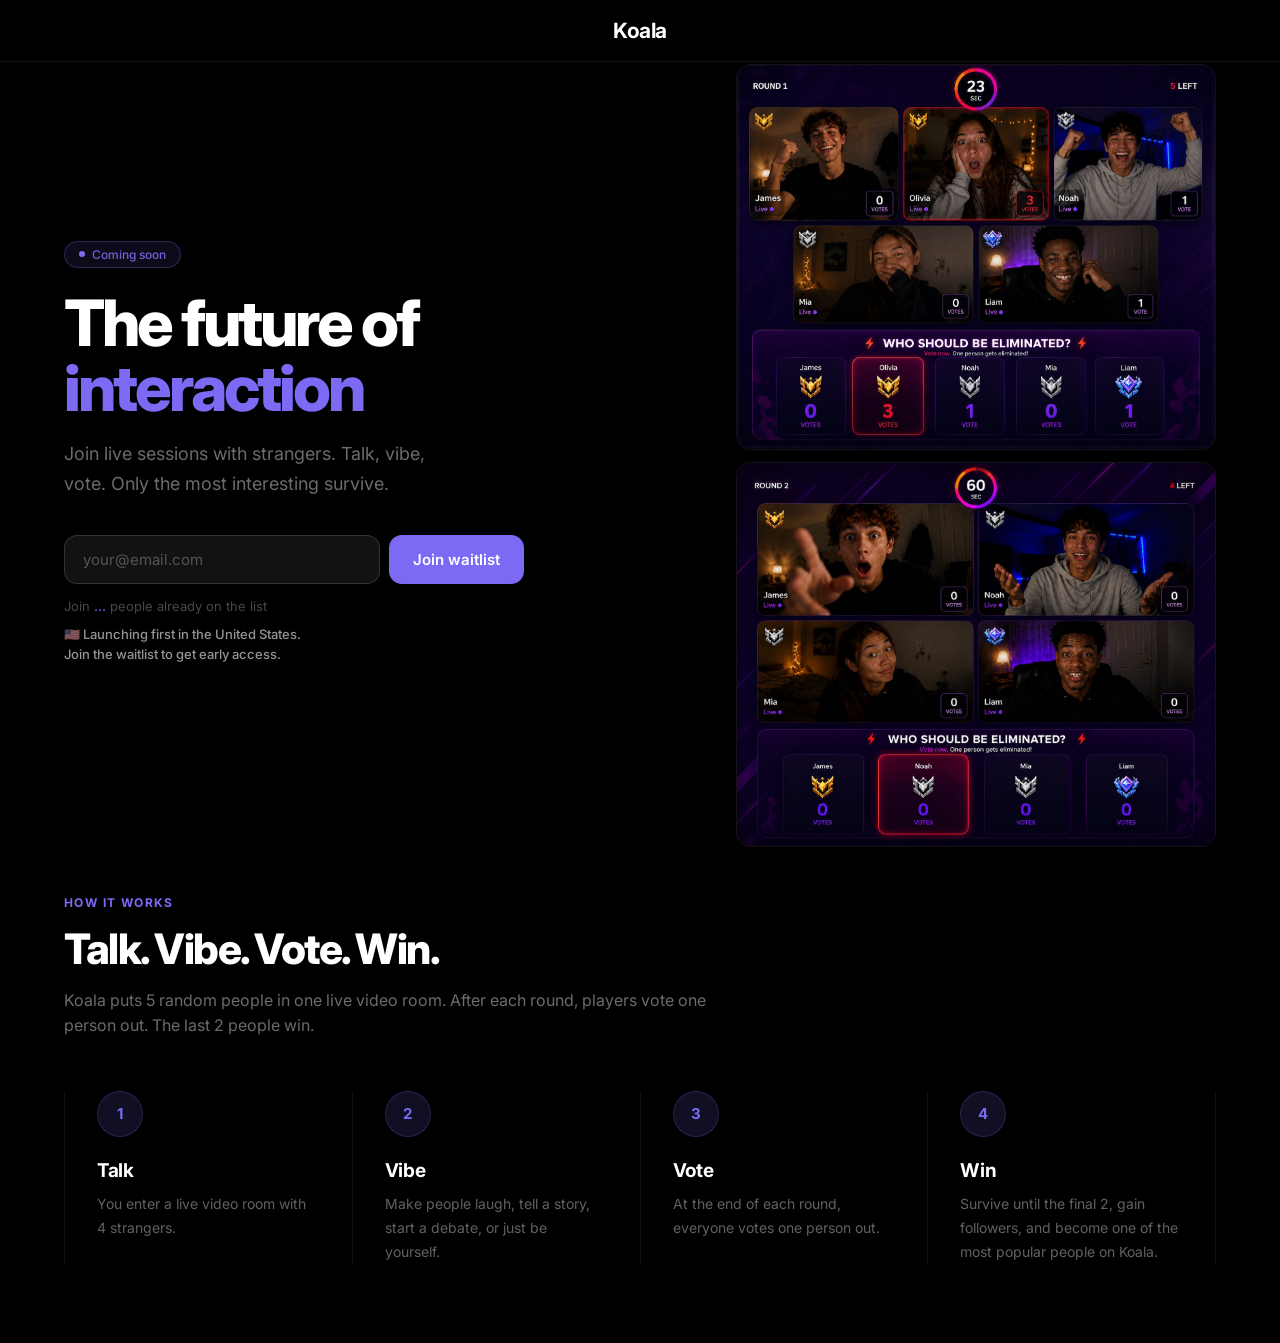
==== index.html @ a77a5e53 "Add files via upload" ====
<!DOCTYPE html>
<html lang="en">
<head>
  <meta charset="UTF-8"/>
  <meta name="viewport" content="width=device-width, initial-scale=1.0"/>
  <title>Koala — Future of interaction</title>
  <link href="https://fonts.googleapis.com/css2?family=Inter:wght@400;500;600;700;800&display=swap" rel="stylesheet"/>
  <style>
    *{box-sizing:border-box;margin:0;padding:0}
    html{scroll-behavior:smooth}
    body{font-family:'Inter',sans-serif;background:#000;color:#fff;overflow-x:hidden}

    /* SAFARI BANNER */
    .safari-banner{display:none;position:fixed;bottom:0;left:0;right:0;z-index:999;background:rgba(15,15,15,.97);border-top:0.5px solid rgba(255,255,255,.12);padding:14px 20px;align-items:center;gap:12px}
    .safari-banner.show{display:flex}
    .safari-icon{width:36px;height:36px;border-radius:8px;background:linear-gradient(135deg,#1a90ff,#0066cc);display:flex;align-items:center;justify-content:center;flex-shrink:0}
    .safari-icon svg{width:20px;height:20px}
    .safari-text{flex:1;min-width:0}
    .safari-text strong{font-size:14px;font-weight:600;color:#fff;display:block}
    .safari-text span{font-size:12px;color:rgba(255,255,255,.45)}
    .safari-open{background:#7C6AF5;border:none;color:#fff;font-size:13px;font-weight:600;padding:10px 18px;border-radius:10px;cursor:pointer;white-space:nowrap;font-family:'Inter',sans-serif;flex-shrink:0}
    .safari-close{background:none;border:none;color:rgba(255,255,255,.3);font-size:20px;cursor:pointer;padding:4px;flex-shrink:0;line-height:1}

    nav{display:flex;justify-content:center;align-items:center;padding:18px 64px;border-bottom:0.5px solid rgba(255,255,255,.07);position:fixed;top:0;left:0;right:0;background:rgba(0,0,0,.88);backdrop-filter:blur(14px);z-index:100}
    .nav-logo{font-size:21px;font-weight:700;color:#fff;letter-spacing:-.5px}

    .page{max-width:1320px;margin:0 auto;padding:64px 64px 0}

    .hero{display:flex;align-items:center;gap:56px;padding-bottom:48px}
    .hero-left{flex:1;min-width:0;padding-top:24px}
    .badge{display:inline-flex;align-items:center;gap:7px;background:rgba(124,106,245,.1);border:0.5px solid rgba(124,106,245,.28);border-radius:20px;padding:5px 14px;font-size:12px;color:rgba(124,106,245,.9);margin-bottom:22px;font-weight:500}
    .badge-dot{width:6px;height:6px;border-radius:50%;background:#7C6AF5;animation:pulse 2s infinite}
    @keyframes pulse{0%,100%{opacity:1}50%{opacity:.3}}
    h1{font-size:64px;font-weight:800;line-height:1.03;letter-spacing:-3px;margin-bottom:18px}
    h1 span{color:#7C6AF5}
    .hero-sub{font-size:18px;color:rgba(255,255,255,.42);line-height:1.65;margin-bottom:36px;max-width:400px}

    .form-row{display:flex;gap:9px;margin-bottom:14px;max-width:460px}
    .email-inp{flex:1;background:rgba(255,255,255,.07);border:0.5px solid rgba(255,255,255,.14);border-radius:13px;padding:14px 18px;font-size:15px;color:#fff;outline:none;font-family:'Inter',sans-serif;transition:border-color .2s;-webkit-appearance:none}
    .email-inp::placeholder{color:rgba(255,255,255,.28)}
    .email-inp:focus{border-color:rgba(124,106,245,.55)}
    .submit-btn{background:#7C6AF5;border:none;color:#fff;font-size:15px;font-weight:600;padding:14px 24px;border-radius:13px;cursor:pointer;white-space:nowrap;font-family:'Inter',sans-serif;-webkit-appearance:none}

    .launch-note{font-size:13px;color:rgba(255,255,255,.58);line-height:1.55;margin:10px 0 12px;max-width:460px;font-weight:500}
    .counter{font-size:13px;color:rgba(255,255,255,.28)}
    .counter strong{color:rgba(124,106,245,.8);font-weight:600}
    .form-message{font-size:13px;margin-top:10px;min-height:18px;color:rgba(255,255,255,.45)}
    .form-message.error{color:#ff6b6b}
    .form-message.info{color:rgba(124,106,245,.9)}
    .submit-btn:disabled{opacity:.55;cursor:not-allowed}

    .success-block{display:none;max-width:460px}
    .success-top{display:flex;align-items:center;gap:10px;margin-bottom:20px}
    .success-check{width:36px;height:36px;border-radius:50%;background:rgba(74,222,128,.15);border:0.5px solid rgba(74,222,128,.3);display:flex;align-items:center;justify-content:center;flex-shrink:0}
    .success-title{font-size:16px;font-weight:600;color:#fff}
    .success-sub{font-size:13px;color:rgba(255,255,255,.4);margin-top:2px}

    .invite-box{background:rgba(124,106,245,.06);border:0.5px solid rgba(124,106,245,.2);border-radius:14px;padding:18px}
    .invite-label{font-size:11px;font-weight:600;color:rgba(124,106,245,.7);letter-spacing:.8px;margin-bottom:10px}
    .invite-title{font-size:15px;font-weight:700;color:#fff;margin-bottom:6px}
    .invite-sub{font-size:13px;color:rgba(255,255,255,.35);margin-bottom:16px;line-height:1.5}

    .progress-row{display:flex;gap:6px;margin-bottom:8px}
    .progress-dot{flex:1;height:4px;border-radius:2px;background:rgba(255,255,255,.1)}
    .progress-dot.done{background:#7C6AF5}

    .link-row{display:flex;gap:8px;align-items:center;margin-bottom:10px}
    .link-box{flex:1;background:rgba(255,255,255,.06);border:0.5px solid rgba(255,255,255,.1);border-radius:10px;padding:10px 14px;font-size:12px;color:rgba(255,255,255,.5);overflow:hidden;text-overflow:ellipsis;white-space:nowrap;font-family:monospace;cursor:pointer;-webkit-user-select:all;user-select:all}
    .copy-btn{background:#7C6AF5;border:none;color:#fff;font-size:13px;font-weight:600;padding:10px 16px;border-radius:10px;cursor:pointer;font-family:'Inter',sans-serif;white-space:nowrap;-webkit-appearance:none;transition:all .2s}
    .copy-btn.copied{background:rgba(74,222,128,.15);color:#4ade80;border:0.5px solid rgba(74,222,128,.3)}

    .share-row{display:flex;gap:8px}
    .share-btn{flex:1;background:rgba(255,255,255,.05);border:0.5px solid rgba(255,255,255,.1);border-radius:10px;padding:10px;font-size:12px;font-weight:500;color:rgba(255,255,255,.5);cursor:pointer;font-family:'Inter',sans-serif;text-align:center;-webkit-appearance:none;transition:all .2s}
    .share-btn:active{background:rgba(255,255,255,.1);color:#fff}

    .hero-right{width:480px;flex-shrink:0}
    .game-img{width:100%;border-radius:18px;display:block;border:0.5px solid rgba(255,255,255,.08)}

    .how{padding:0 0 80px}
    .section-label{font-size:12px;font-weight:700;color:#7C6AF5;letter-spacing:1.4px;margin-bottom:16px}
    .section-title{font-size:42px;font-weight:800;letter-spacing:-1.5px;margin-bottom:52px;line-height:1.1}
    .section-subtitle{font-size:16px;color:rgba(255,255,255,.42);line-height:1.6;max-width:660px;margin:-36px 0 52px}
    .steps{display:grid;grid-template-columns:repeat(4,1fr);border-left:0.5px solid rgba(255,255,255,.07)}
    .step{padding:0 36px 0 32px;border-right:0.5px solid rgba(255,255,255,.07)}
    .step-num{width:46px;height:46px;border-radius:50%;background:rgba(124,106,245,.14);border:0.5px solid rgba(124,106,245,.22);display:flex;align-items:center;justify-content:center;font-size:15px;font-weight:700;color:#7C6AF5;margin-bottom:22px}
    .step-title{font-size:19px;font-weight:700;margin-bottom:10px;letter-spacing:-.3px}
    .step-text{font-size:14px;color:rgba(255,255,255,.38);line-height:1.7}

    @media(max-width:960px){
      nav{padding:14px 20px}
      .page{padding:56px 20px 0}
      .hero{flex-direction:column;gap:28px;padding-bottom:40px}
      .hero-left{padding-top:0;width:100%}
      h1{font-size:38px;letter-spacing:-1.5px}
      .hero-sub{font-size:16px;max-width:100%}
      .hero-right{width:100%}
      .form-row{max-width:100%;flex-direction:column;gap:10px}
      .email-inp{width:100%;font-size:16px}
      .submit-btn{width:100%;font-size:16px;padding:16px}
      .success-block{max-width:100%}
      .how{padding:0 0 80px}
      .section-title{font-size:28px;margin-bottom:28px}
      .section-subtitle{font-size:15px;margin:-14px 0 34px}
      .steps{grid-template-columns:1fr 1fr;border-top:0.5px solid rgba(255,255,255,.07)}
      .step{padding:24px 16px;border-top:0.5px solid rgba(255,255,255,.07)}
    }
    @media(max-width:480px){
      h1{font-size:32px}
      .steps{grid-template-columns:1fr}
      .share-row{flex-direction:column}
      .social-follow{align-items:flex-start;flex-direction:column;gap:8px}
    }
  </style>
</head>
<body>

<!-- SAFARI BANNER -->
<div class="safari-banner" id="safari-banner">
  <div class="safari-icon">
    <svg viewBox="0 0 24 24" fill="none" stroke="#fff" stroke-width="1.5" stroke-linecap="round"><circle cx="12" cy="12" r="10"/><path d="M16.2 7.8l-5.4 5.4M7.8 16.2l5.4-5.4"/><path d="M16.2 7.8l-3.6 1.2-1.2 3.6"/></svg>
  </div>
  <div class="safari-text">
    <strong>Open in Safari</strong>
    <span>For the best experience, open in Safari</span>
  </div>
  <button class="safari-open" onclick="openInSafari()">Open</button>
  <button class="safari-close" onclick="closeBanner()">&#x2715;</button>
</div>

<nav>
  <div class="nav-logo">Koala</div>
</nav>

<div class="page">
  <section class="hero">
    <div class="hero-left">
      <div class="badge"><div class="badge-dot"></div>Coming soon</div>
      <h1>The future of<br><span>interaction</span></h1>
      <p class="hero-sub">Join live sessions with strangers. Talk, vibe, vote. Only the most interesting survive.</p>

      <div id="form-section">
        <div class="form-row">
          <input class="email-inp" type="email" placeholder="your@email.com" id="hero-email" autocomplete="email"/>
          <button class="submit-btn" onclick="handleJoin()">Join waitlist</button>
        </div>
        <div class="counter">Join <strong id="count-num">...</strong> people already on the list</div>
        <div class="launch-note">
          🇺🇸 Launching first in the United States.<br>
          Join the waitlist to get early access.
        </div>
        <div class="form-message" id="form-message"></div>
      </div>

      <div class="success-block" id="success-block">
        <div class="success-top">
          <div class="success-check">
            <svg width="16" height="16" viewBox="0 0 24 24" fill="none" stroke="#4ade80" stroke-width="2.5" stroke-linecap="round" stroke-linejoin="round"><polyline points="20 6 9 17 4 12"/></svg>
          </div>
          <div>
            <div class="success-title">You're on the list!</div>
            <div class="success-sub">Position #<span id="position">...</span> — share with friends</div>
          </div>
        </div>
        <div class="invite-box">
          <div class="invite-label">SPREAD THE WORD</div>
          <div class="invite-title">Share with friends, help us grow</div>
          <div class="invite-sub">Share your link and help Koala grow. Every person counts.</div>
          <div class="progress-row">
            <div class="progress-dot" id="dot-1"></div>
            <div class="progress-dot" id="dot-2"></div>
            <div class="progress-dot" id="dot-3"></div>
          </div>
          <div style="font-size:11px;color:rgba(255,255,255,.3);margin-bottom:14px">Share with your friends</div>
          <div class="link-row">
            <div class="link-box" id="ref-link" onclick="copyLink()">koala.app/join?ref=...</div>
            <button class="copy-btn" id="copy-btn" onclick="copyLink()">Copy</button>
          </div>
          <div class="share-row">
            <button class="share-btn" onclick="shareTwitter()">Share on X</button>
            <button class="share-btn" onclick="shareWhatsApp()">WhatsApp</button>
            <button class="share-btn" onclick="shareIMessage()">iMessage</button>
          </div>
        </div>
      </div>
    </div>

    <div class="hero-right">
      <div style="display:flex;flex-direction:column;gap:12px">
        <img class="game-img" src="[data-uri]" alt="Koala round 1" style="width:100%;border-radius:14px;border:0.5px solid rgba(255,255,255,.08)"/>
        <img class="game-img" src="[data-uri]" alt="Koala round 2" style="width:100%;border-radius:14px;border:0.5px solid rgba(255,255,255,.08)"/>
      </div>
    </div>
  </section>

  <section class="how">
    <div class="section-label">HOW IT WORKS</div>
    <div class="section-title">Talk. Vibe. Vote. Win.</div>
    <div class="section-subtitle">Koala puts 5 random people in one live video room. After each round, players vote one person out. The last 2 people win.</div>
    <div class="steps">
      <div class="step">
        <div class="step-num">1</div>
        <div class="step-title">Talk</div>
        <div class="step-text">You enter a live video room with 4 strangers.</div>
      </div>
      <div class="step">
        <div class="step-num">2</div>
        <div class="step-title">Vibe</div>
        <div class="step-text">Make people laugh, tell a story, start a debate, or just be yourself.</div>
      </div>
      <div class="step">
        <div class="step-num">3</div>
        <div class="step-title">Vote</div>
        <div class="step-text">At the end of each round, everyone votes one person out.</div>
      </div>
      <div class="step">
        <div class="step-num">4</div>
        <div class="step-title">Win</div>
        <div class="step-text">Survive until the final 2, gain followers, and become one of the most popular people on Koala.</div>
      </div>
    </div>
  </section>
</div>

<script>
  let refLink = '';
  const SUPABASE_URL = 'https://udlpcozhzhaksyfkqbgp.supabase.co';
  const SUPABASE_KEY = 'eyJhbGciOiJIUzI1NiIsInR5cCI6IkpXVCJ9.eyJpc3MiOiJzdXBhYmFzZSIsInJlZiI6InVkbHBjb3poemhha3N5ZmtxYmdwIiwicm9sZSI6ImFub24iLCJpYXQiOjE3ODAxODU3MjcsImV4cCI6MjA5NTc2MTcyN30.Qbj9rAjB2U37JCT37HKfWCMwRxykqvWjH4plExCaEL4';
  const BASE_COUNT = 2845;
  const WAITLIST_COUNT_URL = 'https://udlpcozhzhaksyfkqbgp.supabase.co/functions/v1/waitlist-count';
  let count = null;

  function setMessage(text, type = '') {
    const msg = document.getElementById('form-message');
    if (!msg) return;
    msg.textContent = text || '';
    msg.className = 'form-message' + (type ? ' ' + type : '');
  }

  function isValidEmail(email) {
    return /^[^\s@]+@[^\s@]+\.[^\s@]+$/.test(email);
  }

  function updateDisplayedCount(value) {
    const numericValue = Number(value);
    if (!Number.isFinite(numericValue) || numericValue < BASE_COUNT) return;

    count = numericValue;

    const countEl = document.getElementById('count-num');
    if (countEl) countEl.textContent = numericValue.toLocaleString();

    const positionEl = document.getElementById('position');
    if (positionEl) positionEl.textContent = numericValue.toLocaleString();
  }

  async function loadWaitlistCount(fallbackValue = null) {
    try {
      const res = await fetch(WAITLIST_COUNT_URL, {
        method: 'GET',
        headers: {
          'apikey': SUPABASE_KEY,
          'Authorization': 'Bearer ' + SUPABASE_KEY,
          'Content-Type': 'application/json'
        },
        cache: 'no-store'
      });
      if (!res.ok) throw new Error('Count endpoint failed: ' + res.status);

      const data = await res.json();
      const liveCount = Number(data.displayCount);
      if (Number.isFinite(liveCount) && liveCount >= BASE_COUNT) {
        updateDisplayedCount(liveCount);
        return liveCount;
      }
    } catch (e) {
      console.error('Waitlist count load error:', e);
    }

    // Initial page load should stay as "..." if the count endpoint is slow or fails.
    // After a successful signup, fallbackValue lets us show at least the next position.
    if (Number.isFinite(Number(fallbackValue))) {
      updateDisplayedCount(Number(fallbackValue));
      return Number(fallbackValue);
    }

    return null;
  }

  // Keep the initial HTML as "..." until the live count arrives.
  loadWaitlistCount();

  // iMessage / Instagram / Facebook in-app browser detection
  function isInAppBrowser() {
    const ua = navigator.userAgent || '';
    return /FBAN|FBAV|Instagram|Twitter|LinkedInApp|Snapchat|Line|WhatsApp/i.test(ua)
      || ((/iPhone|iPad|iPod/i.test(ua)) && !/Safari/i.test(ua) && /AppleWebKit/i.test(ua));
  }

  function openInSafari() {
    window.location.href = 'x-safari-' + window.location.href;
    // Fallback for some cases
    setTimeout(() => {
      window.location.href = window.location.href;
    }, 500);
  }

  function closeBanner() {
    document.getElementById('safari-banner').classList.remove('show');
  }

  window.addEventListener('load', () => {
    if (isInAppBrowser()) {
      document.getElementById('safari-banner').classList.add('show');
    }
  });

  function generateCode(email) {
    const base = email.split('@')[0].replace(/[^a-z0-9]/gi,'').toLowerCase().slice(0,8);
    const rand = Math.floor(Math.random()*9000+1000);
    return base + rand;
  }

  async function notifyFormspree(email, code) {
    try {
      await fetch('https://formspree.io/f/xnjryzvp', {
        method: 'POST',
        headers: { 'Content-Type': 'application/json', 'Accept': 'application/json' },
        body: JSON.stringify({ email: email, ref_code: code, source: 'waitlist' })
      });
    } catch(e) {
      // Supabase is the source of truth. Formspree notification can fail silently.
    }
  }

  function showSuccess(email, code, positionCount) {
    document.getElementById('count-num').textContent = positionCount.toLocaleString();
    document.getElementById('position').textContent = positionCount.toLocaleString();

    refLink = 'https://heykoala.app?ref=' + code;
    document.getElementById('ref-link').textContent = 'heykoala.app?ref=' + code;

    document.getElementById('form-section').style.display = 'none';
    document.getElementById('success-block').style.display = 'block';
  }

  async function handleJoin() {
    const inp = document.getElementById('hero-email');
    const btn = document.querySelector('.submit-btn');
    const email = inp.value.trim().toLowerCase();

    setMessage('');

    if (!isValidEmail(email)) {
      inp.style.borderColor = 'rgba(220,50,50,.5)';
      setMessage('Please enter a valid email address.', 'error');
      setTimeout(() => inp.style.borderColor = 'rgba(255,255,255,.14)', 2000);
      return;
    }

    btn.disabled = true;
    const oldText = btn.textContent;
    btn.textContent = 'Joining...';
    setMessage('Checking your email...', 'info');

    const code = generateCode(email);

    try {
      // Supabase is the source of truth. Only new emails should continue to Formspree.
      const res = await fetch(SUPABASE_URL + '/rest/v1/waitlist', {
        method: 'POST',
        headers: {
          'apikey': SUPABASE_KEY,
          'Authorization': 'Bearer ' + SUPABASE_KEY,
          'Content-Type': 'application/json',
          'Prefer': 'return=minimal'
        },
        body: JSON.stringify({ email: email, ref_code: code })
      });

      if (res.status === 409) {
        setMessage('This email is already on the waitlist.', 'error');
        return;
      }

      if (!res.ok) {
        let errorText = 'Something went wrong. Please try again.';
        try {
          const err = await res.json();
          console.error('Supabase insert error:', err);
          if (err && ((err.code === '23505') || (err.message && (err.message.toLowerCase().includes('duplicate') || err.message.toLowerCase().includes('unique'))))) {
            errorText = 'This email is already on the waitlist.';
          }
        } catch(e) {
          console.error('Supabase insert failed with status:', res.status);
        }
        setMessage(errorText, 'error');
        return;
      }

      await notifyFormspree(email, code);
      const fallbackPosition = Number.isFinite(Number(count)) ? Number(count) + 1 : BASE_COUNT + 1;
      const latestCount = await loadWaitlistCount(fallbackPosition);
      showSuccess(email, code, latestCount || fallbackPosition);
    } catch(e) {
      setMessage('Connection error. Please try again.', 'error');
    } finally {
      btn.disabled = false;
      btn.textContent = oldText;
    }
  }

  function copyLink() {
    const btn = document.getElementById('copy-btn');
    if (navigator.clipboard && navigator.clipboard.writeText) {
      navigator.clipboard.writeText(refLink).then(() => showCopied(btn)).catch(() => fallbackCopy(btn));
    } else {
      fallbackCopy(btn);
    }
  }

  function fallbackCopy(btn) {
    const el = document.createElement('textarea');
    el.value = refLink;
    el.setAttribute('readonly', '');
    el.style.cssText = 'position:fixed;left:-9999px;top:50%;opacity:0';
    document.body.appendChild(el);
    el.focus();
    el.select();
    const range = document.createRange();
    range.selectNodeContents(el);
    const sel = window.getSelection();
    if (sel) { sel.removeAllRanges(); sel.addRange(range); }
    el.setSelectionRange(0, 999999);
    try { document.execCommand('copy'); showCopied(btn); } catch(e) {}
    document.body.removeChild(el);
  }

  function showCopied(btn) {
    btn.textContent = 'Copied!';
    btn.classList.add('copied');
    setTimeout(() => { btn.textContent = 'Copy'; btn.classList.remove('copied'); }, 2000);
  }

  function shareTwitter() {
    const text = encodeURIComponent('Join me on Koala — talk, vibe, vote with strangers. Only the most interesting survive. Get early access: ' + refLink);
    window.open('https://twitter.com/intent/tweet?text=' + text, '_blank');
  }

  function shareWhatsApp() {
    const text = encodeURIComponent('Join me on Koala — talk, vibe, vote. Get early access: ' + refLink);
    window.open('https://wa.me/?text=' + text, '_blank');
  }

  function shareIMessage() {
    const text = encodeURIComponent('Join me on Koala — talk, vibe, vote with strangers. Get early access: ' + refLink);
    window.location.href = 'sms:&body=' + text;
  }

  document.getElementById('hero-email').addEventListener('keydown', e => {
    if (e.key === 'Enter') handleJoin();
  });
</script>
</body>
</html>
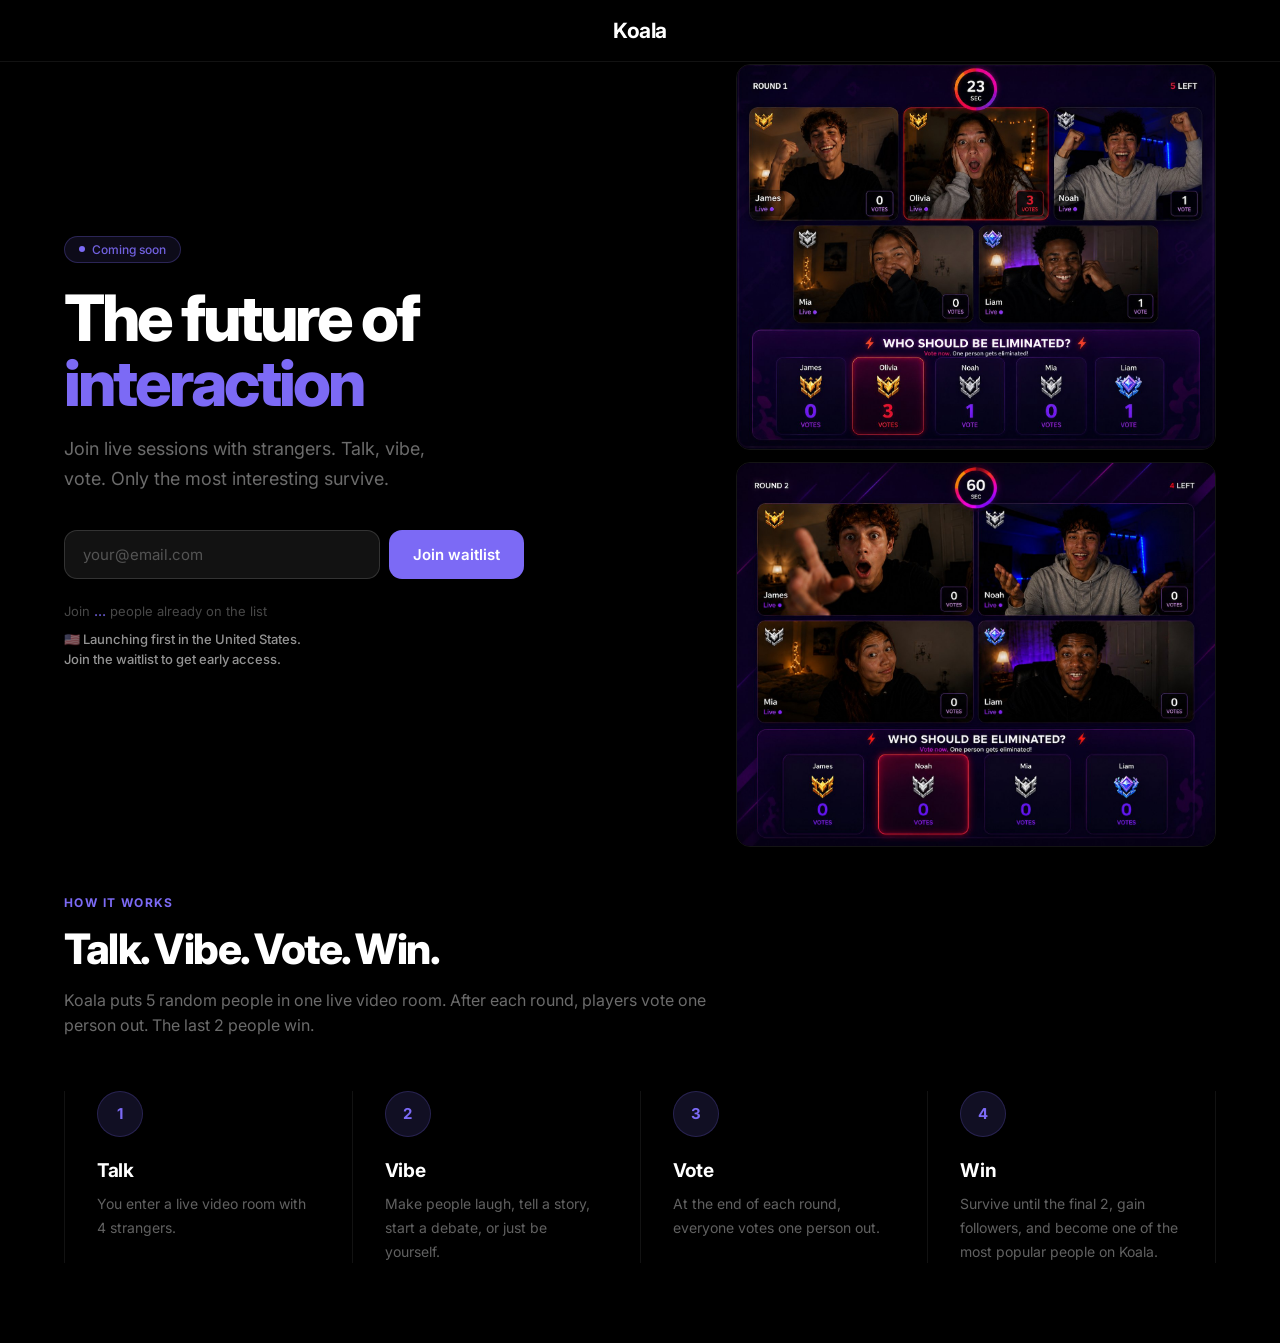
==== commit 6a8df105: "Add files via upload" ====
--- a/index.html
+++ b/index.html
@@ -44,6 +44,9 @@
     .launch-note{font-size:13px;color:rgba(255,255,255,.58);line-height:1.55;margin:10px 0 12px;max-width:460px;font-weight:500}
     .counter{font-size:13px;color:rgba(255,255,255,.28)}
     .counter strong{color:rgba(124,106,245,.8);font-weight:600}
+
+    .turnstile-wrap{margin:4px 0 10px;min-height:0;max-width:460px;display:flex;align-items:center}
+    .turnstile-wrap iframe{max-width:100%}
     .form-message{font-size:13px;margin-top:10px;min-height:18px;color:rgba(255,255,255,.45)}
     .form-message.error{color:#ff6b6b}
     .form-message.info{color:rgba(124,106,245,.9)}
@@ -111,6 +114,19 @@
       .social-follow{align-items:flex-start;flex-direction:column;gap:8px}
     }
   </style>
+
+  <!-- Google tag (gtag.js) -->
+  <script async src="https://www.googletagmanager.com/gtag/js?id=G-0V4SQ1T6KQ"></script>
+  <script>
+    window.dataLayer = window.dataLayer || [];
+    function gtag(){dataLayer.push(arguments);}
+    gtag('js', new Date());
+    gtag('config', 'G-0V4SQ1T6KQ');
+  </script>
+
+
+  <!-- Cloudflare Turnstile -->
+  <script src="https://challenges.cloudflare.com/turnstile/v0/api.js" async defer></script>
 </head>
 <body>
 
@@ -142,6 +158,9 @@
         <div class="form-row">
           <input class="email-inp" type="email" placeholder="your@email.com" id="hero-email" autocomplete="email"/>
           <button class="submit-btn" onclick="handleJoin()">Join waitlist</button>
+        </div>
+        <div class="turnstile-wrap">
+          <div class="cf-turnstile" data-sitekey="0x4AAAAAADb6f4X0Wgtkk6aC" data-theme="dark" data-size="flexible"></div>
         </div>
         <div class="counter">Join <strong id="count-num">...</strong> people already on the list</div>
         <div class="launch-note">
@@ -229,6 +248,16 @@
   const WAITLIST_COUNT_URL = 'https://udlpcozhzhaksyfkqbgp.supabase.co/functions/v1/waitlist-count';
   let count = null;
 
+  function trackEvent(eventName, params = {}) {
+    try {
+      if (typeof gtag === 'function') {
+        gtag('event', eventName, params);
+      }
+    } catch (e) {
+      console.warn('Analytics event failed:', eventName, e);
+    }
+  }
+
   function setMessage(text, type = '') {
     const msg = document.getElementById('form-message');
     if (!msg) return;
@@ -288,6 +317,7 @@
 
   // Keep the initial HTML as "..." until the live count arrives.
   loadWaitlistCount();
+  trackEvent('waitlist_page_view', { page: 'landing' });
 
   // iMessage / Instagram / Facebook in-app browser detection
   function isInAppBrowser() {
@@ -353,7 +383,15 @@
     if (!isValidEmail(email)) {
       inp.style.borderColor = 'rgba(220,50,50,.5)';
       setMessage('Please enter a valid email address.', 'error');
+      trackEvent('waitlist_invalid_email');
       setTimeout(() => inp.style.borderColor = 'rgba(255,255,255,.14)', 2000);
+      return;
+    }
+
+    const turnstileToken = window.turnstile ? turnstile.getResponse() : '';
+    if (!turnstileToken) {
+      setMessage('Please complete the security check.', 'error');
+      trackEvent('turnstile_missing_token');
       return;
     }
 
@@ -379,6 +417,7 @@
 
       if (res.status === 409) {
         setMessage('This email is already on the waitlist.', 'error');
+        trackEvent('waitlist_duplicate_email');
         return;
       }
 
@@ -400,16 +439,21 @@
       await notifyFormspree(email, code);
       const fallbackPosition = Number.isFinite(Number(count)) ? Number(count) + 1 : BASE_COUNT + 1;
       const latestCount = await loadWaitlistCount(fallbackPosition);
+      trackEvent('waitlist_signup', { method: 'supabase', value: 1 });
       showSuccess(email, code, latestCount || fallbackPosition);
     } catch(e) {
       setMessage('Connection error. Please try again.', 'error');
     } finally {
+      if (window.turnstile) {
+        try { turnstile.reset(); } catch(e) {}
+      }
       btn.disabled = false;
       btn.textContent = oldText;
     }
   }
 
   function copyLink() {
+    trackEvent('referral_copy_click');
     const btn = document.getElementById('copy-btn');
     if (navigator.clipboard && navigator.clipboard.writeText) {
       navigator.clipboard.writeText(refLink).then(() => showCopied(btn)).catch(() => fallbackCopy(btn));
@@ -442,16 +486,19 @@
   }
 
   function shareTwitter() {
+    trackEvent('referral_share_x');
     const text = encodeURIComponent('Join me on Koala — talk, vibe, vote with strangers. Only the most interesting survive. Get early access: ' + refLink);
     window.open('https://twitter.com/intent/tweet?text=' + text, '_blank');
   }
 
   function shareWhatsApp() {
+    trackEvent('referral_share_whatsapp');
     const text = encodeURIComponent('Join me on Koala — talk, vibe, vote. Get early access: ' + refLink);
     window.open('https://wa.me/?text=' + text, '_blank');
   }
 
   function shareIMessage() {
+    trackEvent('referral_share_imessage');
     const text = encodeURIComponent('Join me on Koala — talk, vibe, vote with strangers. Get early access: ' + refLink);
     window.location.href = 'sms:&body=' + text;
   }
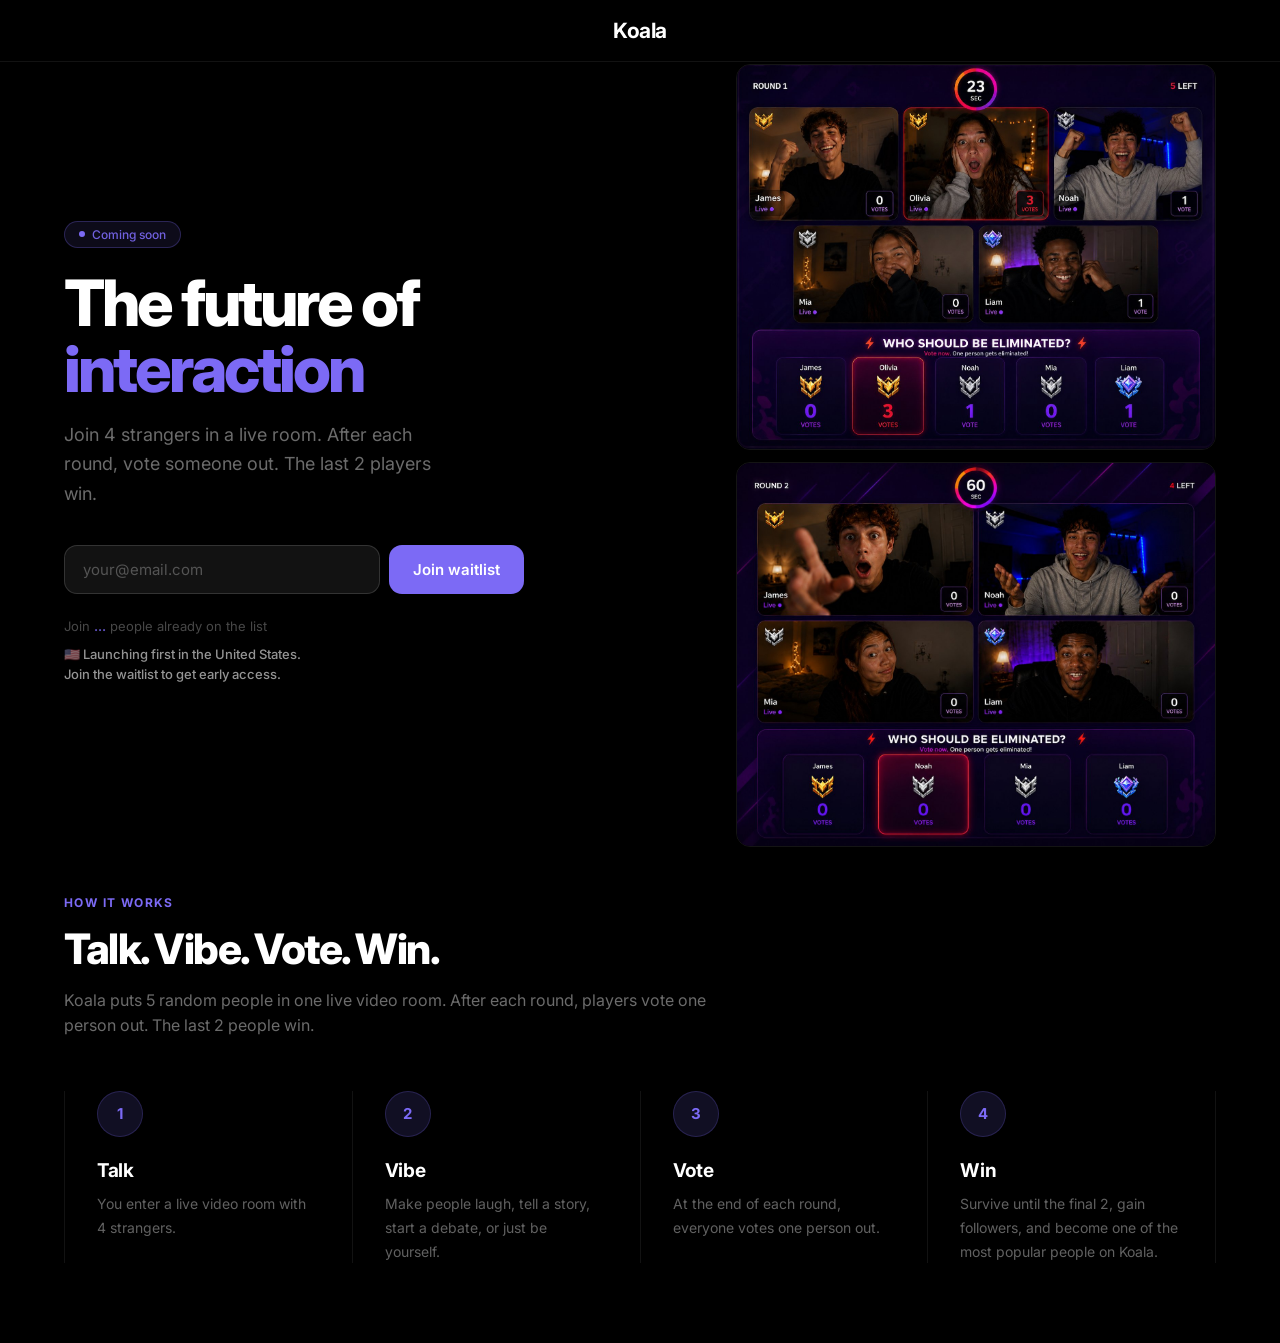
==== commit 5dc5f6aa: "Add files via upload" ====
--- a/index.html
+++ b/index.html
@@ -45,7 +45,7 @@
     .counter{font-size:13px;color:rgba(255,255,255,.28)}
     .counter strong{color:rgba(124,106,245,.8);font-weight:600}
 
-    .turnstile-wrap{margin:4px 0 10px;min-height:0;max-width:460px;display:flex;align-items:center}
+    .turnstile-wrap{margin:8px 0 10px;min-height:0;max-width:320px;display:flex;align-items:center}
     .turnstile-wrap iframe{max-width:100%}
     .form-message{font-size:13px;margin-top:10px;min-height:18px;color:rgba(255,255,255,.45)}
     .form-message.error{color:#ff6b6b}
@@ -152,7 +152,7 @@
     <div class="hero-left">
       <div class="badge"><div class="badge-dot"></div>Coming soon</div>
       <h1>The future of<br><span>interaction</span></h1>
-      <p class="hero-sub">Join live sessions with strangers. Talk, vibe, vote. Only the most interesting survive.</p>
+      <p class="hero-sub">Join 4 strangers in a live room. After each round, vote someone out. The last 2 players win.</p>
 
       <div id="form-section">
         <div class="form-row">
@@ -160,7 +160,7 @@
           <button class="submit-btn" onclick="handleJoin()">Join waitlist</button>
         </div>
         <div class="turnstile-wrap">
-          <div class="cf-turnstile" data-sitekey="0x4AAAAAADb6f4X0Wgtkk6aC" data-theme="dark" data-size="flexible"></div>
+          <div class="cf-turnstile" data-sitekey="0x4AAAAAADb6f4X0Wgtkk6aC" data-theme="dark" data-size="flexible" data-appearance="interaction-only"></div>
         </div>
         <div class="counter">Join <strong id="count-num">...</strong> people already on the list</div>
         <div class="launch-note">
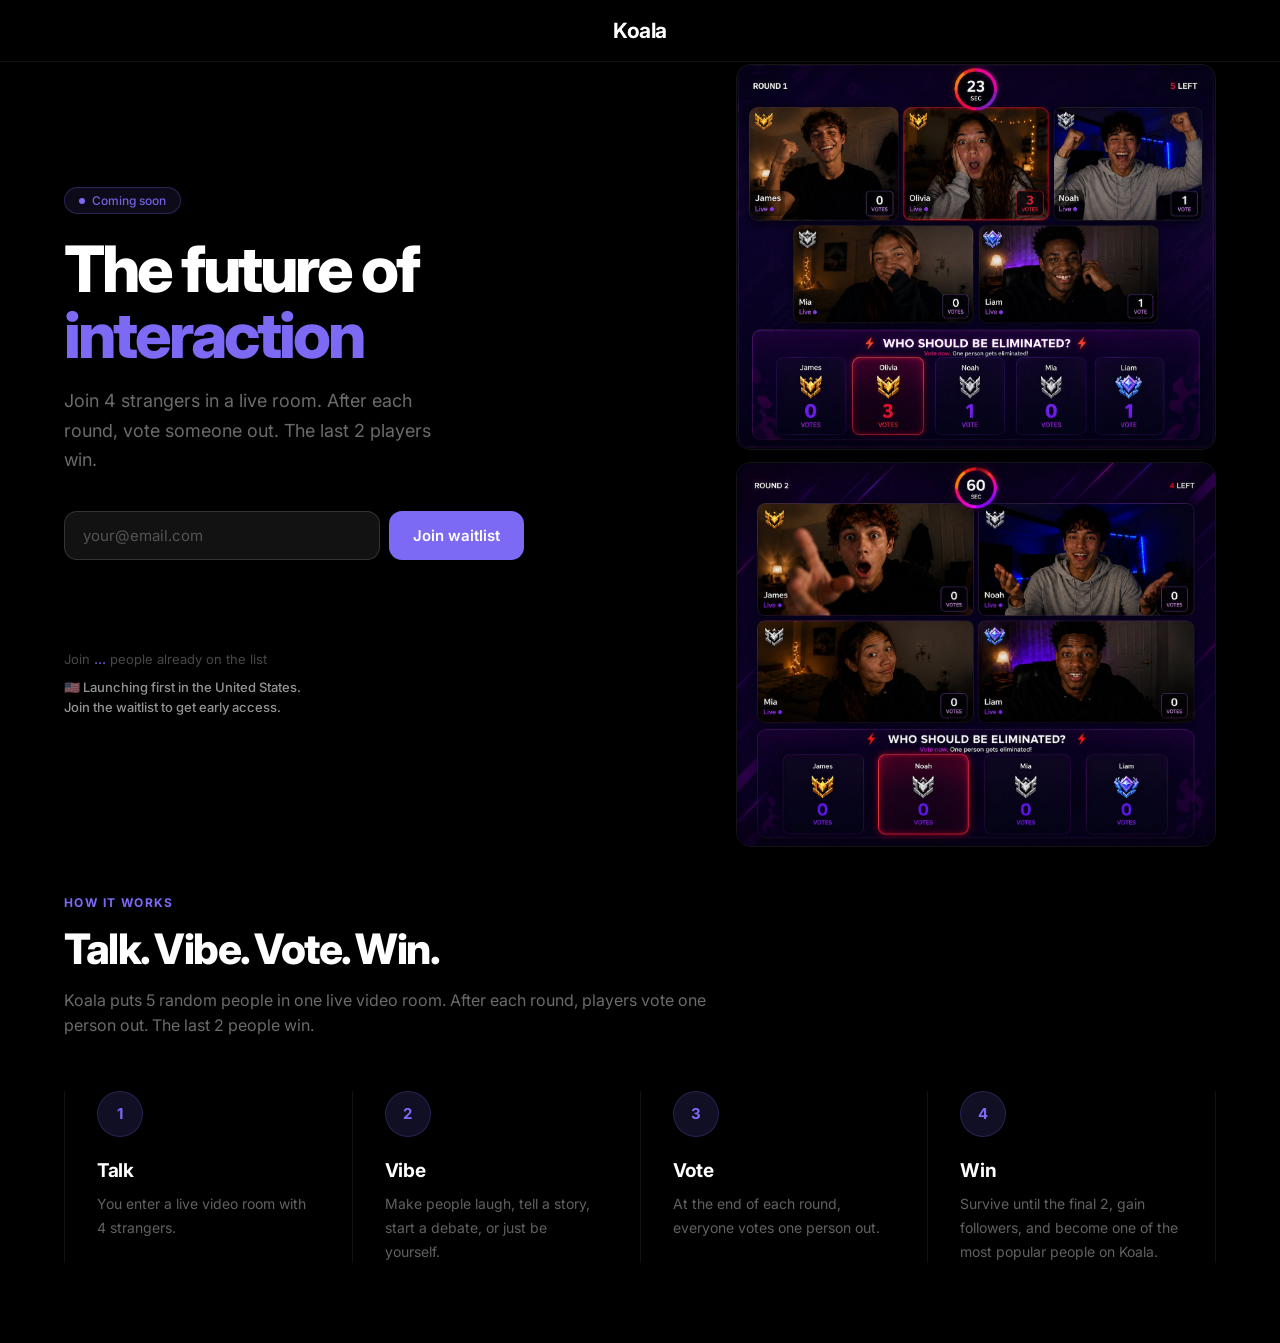
==== commit de9edee6: "Add files via upload" ====
--- a/index.html
+++ b/index.html
@@ -45,7 +45,7 @@
     .counter{font-size:13px;color:rgba(255,255,255,.28)}
     .counter strong{color:rgba(124,106,245,.8);font-weight:600}
 
-    .turnstile-wrap{margin:8px 0 10px;min-height:0;max-width:320px;display:flex;align-items:center}
+    .turnstile-wrap{margin:10px 0 12px;min-height:65px;max-width:320px;display:flex;align-items:center}
     .turnstile-wrap iframe{max-width:100%}
     .form-message{font-size:13px;margin-top:10px;min-height:18px;color:rgba(255,255,255,.45)}
     .form-message.error{color:#ff6b6b}
@@ -160,7 +160,7 @@
           <button class="submit-btn" onclick="handleJoin()">Join waitlist</button>
         </div>
         <div class="turnstile-wrap">
-          <div class="cf-turnstile" data-sitekey="0x4AAAAAADb6f4X0Wgtkk6aC" data-theme="dark" data-size="flexible" data-appearance="interaction-only"></div>
+          <div class="cf-turnstile" data-sitekey="0x4AAAAAADb6f4X0Wgtkk6aC" data-theme="dark" data-size="normal"></div>
         </div>
         <div class="counter">Join <strong id="count-num">...</strong> people already on the list</div>
         <div class="launch-note">
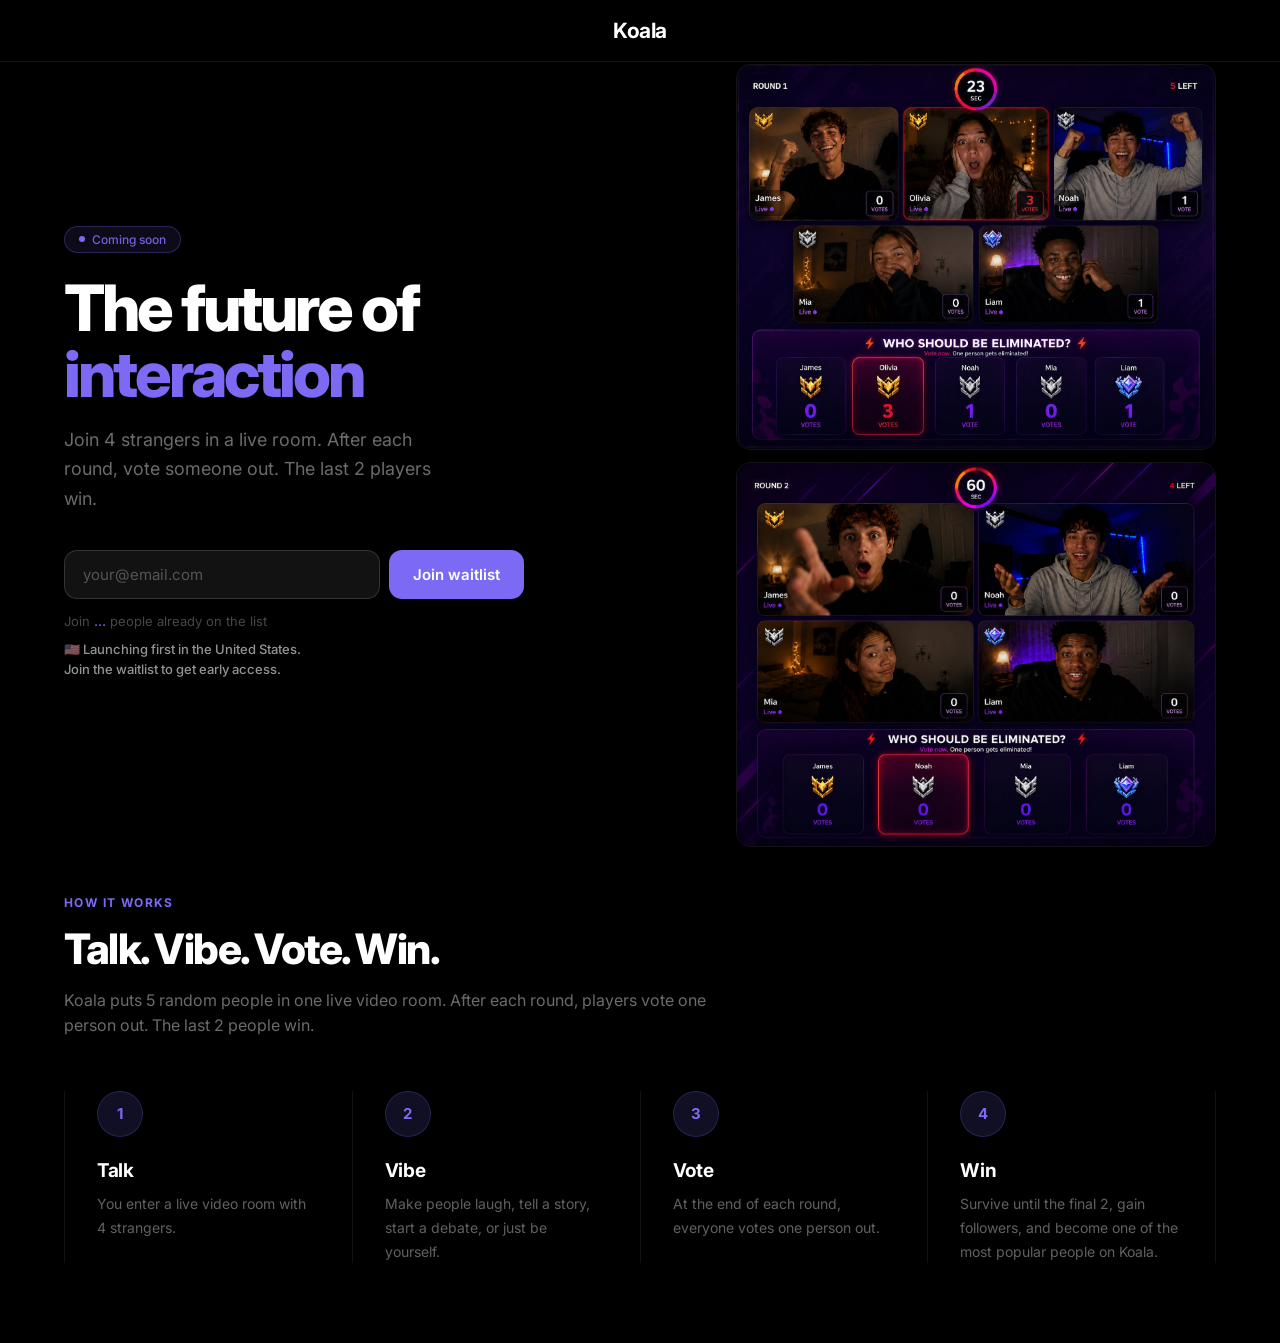
==== commit 6a588593: "Add files via upload" ====
--- a/index.html
+++ b/index.html
@@ -45,7 +45,7 @@
     .counter{font-size:13px;color:rgba(255,255,255,.28)}
     .counter strong{color:rgba(124,106,245,.8);font-weight:600}
 
-    .turnstile-wrap{margin:10px 0 12px;min-height:65px;max-width:320px;display:flex;align-items:center}
+    .turnstile-wrap{height:0;min-height:0;margin:0;overflow:hidden;opacity:0;pointer-events:none}
     .turnstile-wrap iframe{max-width:100%}
     .form-message{font-size:13px;margin-top:10px;min-height:18px;color:rgba(255,255,255,.45)}
     .form-message.error{color:#ff6b6b}
@@ -160,7 +160,7 @@
           <button class="submit-btn" onclick="handleJoin()">Join waitlist</button>
         </div>
         <div class="turnstile-wrap">
-          <div class="cf-turnstile" data-sitekey="0x4AAAAAADb6f4X0Wgtkk6aC" data-theme="dark" data-size="normal"></div>
+          <div class="cf-turnstile" data-sitekey="0x4AAAAAADb6f4X0Wgtkk6aC" data-theme="dark" data-size="normal" data-callback="onTurnstileSuccess" data-expired-callback="onTurnstileExpired" data-error-callback="onTurnstileExpired"></div>
         </div>
         <div class="counter">Join <strong id="count-num">...</strong> people already on the list</div>
         <div class="launch-note">
@@ -246,7 +246,18 @@
   const SUPABASE_KEY = 'eyJhbGciOiJIUzI1NiIsInR5cCI6IkpXVCJ9.eyJpc3MiOiJzdXBhYmFzZSIsInJlZiI6InVkbHBjb3poemhha3N5ZmtxYmdwIiwicm9sZSI6ImFub24iLCJpYXQiOjE3ODAxODU3MjcsImV4cCI6MjA5NTc2MTcyN30.Qbj9rAjB2U37JCT37HKfWCMwRxykqvWjH4plExCaEL4';
   const BASE_COUNT = 2845;
   const WAITLIST_COUNT_URL = 'https://udlpcozhzhaksyfkqbgp.supabase.co/functions/v1/waitlist-count';
+  const JOIN_WAITLIST_URL = 'https://udlpcozhzhaksyfkqbgp.supabase.co/functions/v1/join-waitlist';
   let count = null;
+
+  let turnstileTokenValue = '';
+
+  function onTurnstileSuccess(token) {
+    turnstileTokenValue = token || '';
+  }
+
+  function onTurnstileExpired() {
+    turnstileTokenValue = '';
+  }
 
   function trackEvent(eventName, params = {}) {
     try {
@@ -388,7 +399,7 @@
       return;
     }
 
-    const turnstileToken = window.turnstile ? turnstile.getResponse() : '';
+    const turnstileToken = (window.turnstile ? turnstile.getResponse() : '') || turnstileTokenValue;
     if (!turnstileToken) {
       setMessage('Please complete the security check.', 'error');
       trackEvent('turnstile_missing_token');
@@ -403,17 +414,24 @@
     const code = generateCode(email);
 
     try {
-      // Supabase is the source of truth. Only new emails should continue to Formspree.
-      const res = await fetch(SUPABASE_URL + '/rest/v1/waitlist', {
+      // Secure signup flow: the Edge Function verifies Turnstile server-side,
+      // then writes to Supabase using the service role key.
+      const res = await fetch(JOIN_WAITLIST_URL, {
         method: 'POST',
         headers: {
           'apikey': SUPABASE_KEY,
           'Authorization': 'Bearer ' + SUPABASE_KEY,
-          'Content-Type': 'application/json',
-          'Prefer': 'return=minimal'
+          'Content-Type': 'application/json'
         },
-        body: JSON.stringify({ email: email, ref_code: code })
+        body: JSON.stringify({
+          email: email,
+          ref_code: code,
+          turnstileToken: turnstileToken
+        })
       });
+
+      let responseBody = {};
+      try { responseBody = await res.json(); } catch(e) {}
 
       if (res.status === 409) {
         setMessage('This email is already on the waitlist.', 'error');
@@ -421,31 +439,34 @@
         return;
       }
 
-      if (!res.ok) {
-        let errorText = 'Something went wrong. Please try again.';
-        try {
-          const err = await res.json();
-          console.error('Supabase insert error:', err);
-          if (err && ((err.code === '23505') || (err.message && (err.message.toLowerCase().includes('duplicate') || err.message.toLowerCase().includes('unique'))))) {
-            errorText = 'This email is already on the waitlist.';
-          }
-        } catch(e) {
-          console.error('Supabase insert failed with status:', res.status);
-        }
-        setMessage(errorText, 'error');
+      if (res.status === 400 && responseBody.error && responseBody.error.toLowerCase().includes('security')) {
+        setMessage('Please complete the security check.', 'error');
+        trackEvent('turnstile_missing_token');
+        return;
+      }
+
+      if (res.status === 403) {
+        setMessage('Security check failed. Please try again.', 'error');
+        trackEvent('turnstile_failed');
+        return;
+      }
+
+      if (!res.ok || !responseBody.success) {
+        console.error('Join waitlist error:', responseBody);
+        setMessage(responseBody.error || 'Something went wrong. Please try again.', 'error');
         return;
       }
 
       await notifyFormspree(email, code);
       const fallbackPosition = Number.isFinite(Number(count)) ? Number(count) + 1 : BASE_COUNT + 1;
       const latestCount = await loadWaitlistCount(fallbackPosition);
-      trackEvent('waitlist_signup', { method: 'supabase', value: 1 });
+      trackEvent('waitlist_signup', { method: 'edge_function', value: 1 });
       showSuccess(email, code, latestCount || fallbackPosition);
     } catch(e) {
       setMessage('Connection error. Please try again.', 'error');
     } finally {
       if (window.turnstile) {
-        try { turnstile.reset(); } catch(e) {}
+        try { turnstile.reset(); turnstileTokenValue = ''; } catch(e) {}
       }
       btn.disabled = false;
       btn.textContent = oldText;
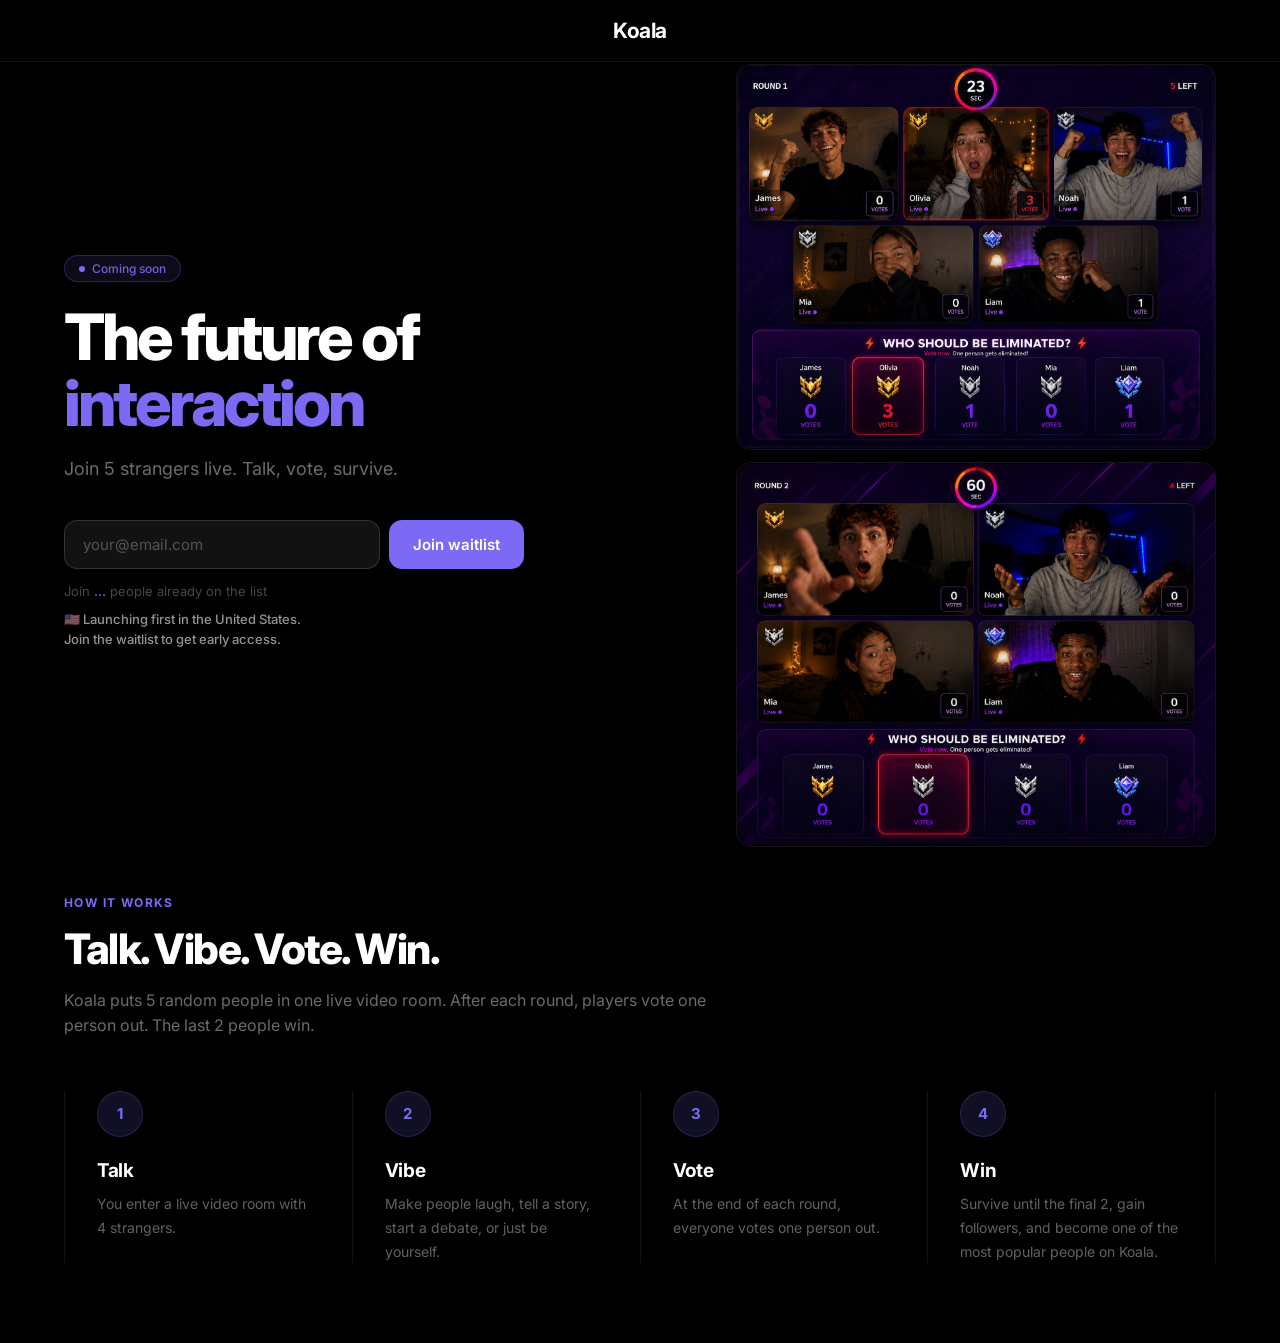
==== commit f9af4bc4: "Add files via upload" ====
--- a/index.html
+++ b/index.html
@@ -152,7 +152,7 @@
     <div class="hero-left">
       <div class="badge"><div class="badge-dot"></div>Coming soon</div>
       <h1>The future of<br><span>interaction</span></h1>
-      <p class="hero-sub">Join 4 strangers in a live room. After each round, vote someone out. The last 2 players win.</p>
+      <p class="hero-sub">Join 5 strangers live. Talk, vote, survive.</p>
 
       <div id="form-section">
         <div class="form-row">
